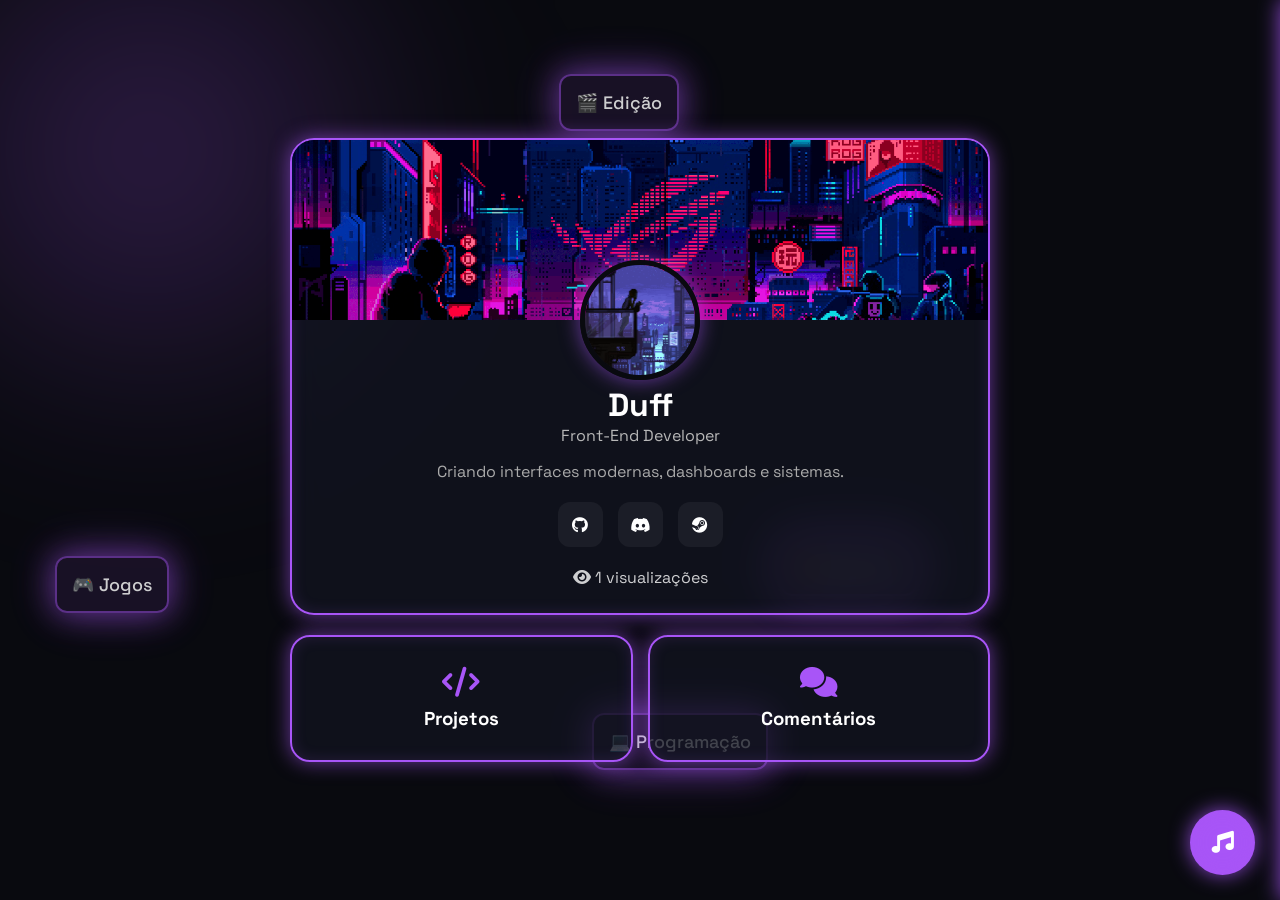
==== site_para_jogos/index.html @ 64a71b24 "redes_jogos apenas o site de redes sociais de jogos" ====
<!DOCTYPE html>
<html lang="pt-BR">
<head>
<meta charset="UTF-8">
<meta name="viewport" content="width=device-width, initial-scale=1.0">

<title>Duff</title>

<link rel="stylesheet" href="css/css.css">

<link href="https://fonts.googleapis.com/css2?family=Space+Grotesk:wght@400;500;700&display=swap" rel="stylesheet">

<link rel="stylesheet"
href="https://cdnjs.cloudflare.com/ajax/libs/font-awesome/6.5.2/css/all.min.css">
</head>

<body>

<div class="bg-glow"></div>

<div class="container">

    <div class="profile-card">

        <div class="banner">
            <img src="img/punk.gif" alt="">
        </div>

        <div class="profile-content">

            <img src="img/04.gif" alt=""
            class="avatar">

            <h1>Duff</h1>

            <span class="role">
                Front-End Developer
            </span>

            <p class="bio">
                Criando interfaces modernas,
                dashboards e sistemas.
            </p>

            <div class="socials">

                <a href="https://github.com/Danhit08" target="_blank" class="badge-icon">
                    <i class="fab fa-github"></i>
                </a>

                <a href="https://discord.com/users/820844419317760000" target="_blank" class="badge-icon">
                    <i class="fab fa-discord"></i>
                </a>

                <a href="https://steamcommunity.com/profiles/76561199571584449/" target="_blank" class="badge-icon">
                    <i class="fab fa-steam"></i>
                </a>

            </div>

            <div class="views">
                <i class="fas fa-eye"></i>
                <span id="viewCounter">0</span>
                visualizações
            </div>

        </div>

    </div>

    <div class="quick-grid">

        <div class="mini-card"
        onclick="openProjects()">

            <i class="fas fa-code"></i>

            <h3>Projetos</h3>

        </div>

        <div class="mini-card"
        onclick="openComments()">

            <i class="fas fa-comments"></i>

            <h3>Comentários</h3>

        </div>

    </div>

</div>

<!-- MODAL PROJETOS -->

<div class="modal" id="projectsModal">

    <div class="modal-box">

        <span class="close"
        onclick="closeProjects()">
            &times;
        </span>

        <h2>
            <i class="fas fa-code"></i>
            Projetos
        </h2>

        <p class="modal-subtitle">
            Estão em desenvolvimento
        </p>

        <div class="project-list">

            <div class="project-item">

                <h3>The Pro Battleground</h3>

            </div>

            <div class="project-item">

                <h3>My Tiny Plot</h3>

            </div>

        </div>

    </div>

</div>

<!-- MODAL COMENTÁRIOS -->

<div class="modal" id="commentsModal">

    <div class="modal-box">

        <span class="close"
        onclick="closeComments()">
            &times;
        </span>

        <h2>Comentários</h2>

        <input
        id="nick"
        placeholder="Nick">

        <textarea
        id="msg"
        placeholder="Comentário"></textarea>

        <button onclick="addComment()">
            Enviar
        </button>

        <div id="comments"></div>

    </div>

</div>

<!-- PLAYER -->

<button
class="music-btn"
onclick="toggleMusic()">

<i class="fas fa-music"></i>

</button>

<div class="music-panel"
id="musicPanel">

    <h3>Playlist</h3>
    
    <div class="playlist">
        <div class="playlist-item" onclick="playMusic('music/Chrono _ Everin - BRISA DE VERÃO _ Haley (Stardew Valley)(1080P_HD).mp3', this)">
            🎵 BRISA DE VERÃO - Haley
        </div>
        <div class="playlist-item" onclick="playMusic('music/Chrono - ANO DO PAVÃO _ Lord Shen (Kung Fu Panda)(1080P_HD).mp3', this)">
            🎵 ANO DO PAVÃO - Lord Shen
        </div>
        <div class="playlist-item" onclick="playMusic('music/Chrono - FLAGELO _ Scourge (Sonic)(1080P_HD).mp3', this)">
            🎵 FLAGELO - Scourge
        </div>
        <div class="playlist-item" onclick="playMusic('music/Chrono - ME LEVE PRA LUA _ (Tonikaku Kawaii)(1080P_HD).mp3', this)">
            🎵 ME LEVE PRA LUA
        </div>
        <div class="playlist-item" onclick="playMusic('music/Chrono - ROCKSTAR_ _ Piers (Pokémon)(1080P_HD).mp3', this)">
            🎵 ROCKSTAR - Piers
        </div>
        <div class="playlist-item" onclick="playMusic('music/Chrono - TIPO LUTADOR _ Chronoverso(1080P_HD).mp3', this)">
            🎵 TIPO LUTADOR - Chronoverso
        </div>
        <div class="playlist-item" onclick="playMusic('music/N (Pokémon) - REI DE UNOVA _ Chrono(720P_HD).mp3', this)">
            🎵 REI DE UNOVA - N
        </div>
        <div class="playlist-item" onclick="playMusic('music/M4rkim - Vilão Do Cenário (Barou Shoei)(1080P_HD).mp3', this)">
            🎵 Vilão Do Cenário - Barou
        </div>
        <div class="playlist-item" onclick="playMusic('music/Tic Tac (Fuufu Ijou_ Koibito Miman)(1080P_HD).mp3', this)">
            🎵 Tic Tac
        </div>
        <div class="playlist-item" onclick="playMusic('music/Yhwach (Bleach) - 9.9.9 _ M4rkim(720P_HD).mp3', this)">
            🎵 9.9.9 - Yhwach
        </div>
    </div>
    
    <div class="player-container">
        <div class="visualizer" id="visualizer">
            <div class="bar"></div>
            <div class="bar"></div>
            <div class="bar"></div>
            <div class="bar"></div>
            <div class="bar"></div>
            <div class="bar"></div>
            <div class="bar"></div>
            <div class="bar"></div>
        </div>
        
        <audio id="musicPlayer" controls>
            <source id="audioSource" src="" type="video/mp4">
        </audio>
    </div>

</div>

<!-- BOUNCING HOBBIES -->
<div id="bouncing-hobbies-container"></div>

<script src="js/js.js"></script>

</body>
</html>
---- site_para_jogos/css/css.css ----
:root{
--bg:#090a0f;
--card:rgba(18,20,32,.75);
--border:rgba(255,255,255,.08);
--accent:#a855f7;
--text:#fff;
}

*{
margin:0;
padding:0;
box-sizing:border-box;
}

body{
font-family:'Space Grotesk',sans-serif;
background:var(--bg);
color:white;
display:flex;
justify-content:center;
align-items:center;
min-height:100vh;
padding:30px;
}

.bg-glow{
position:fixed;
width:600px;
height:600px;
background:radial-gradient(
circle,
rgba(168,85,247,.3),
transparent 70%
);
filter:blur(100px);
top:-150px;
left:-150px;
}

.container{
width:100%;
max-width:700px;
position:relative;
z-index:10;
}

.profile-card{
background:var(--card);
border:2px solid var(--accent);
border-radius:24px;
overflow:hidden;
backdrop-filter:blur(16px);
box-shadow:0 0 20px rgba(168,85,247,.6), inset 0 0 15px rgba(168,85,247,.15);
}

.banner{
height:180px;
}

.banner img{
width:100%;
height:100%;
object-fit:cover;
}

.profile-content{
padding:25px;
text-align:center;
}

.avatar{
width:120px;
height:120px;
border:2px solid var(--accent);
border-radius:50%;
margin-top:-85px;
border:5px solid #090a0f;
box-shadow:0 0 20px rgba(168,85,247,.6), inset 0 0 15px rgba(168,85,247,.15);
transform: scaleX(-1);  /* inverte a imagem*/

}

.role{
color:#b8b8b8;
}

.bio{
margin-top:15px;
color:#aaa;
}

.socials{
display:flex;
justify-content:center;
gap:15px;
margin-top:20px;
}

.socials a{
width:45px;
height:45px;
display:flex;
justify-content:center;
align-items:center;
border-radius:12px;
background:rgba(255,255,255,.05);
color:white;
text-decoration:none;
}

.views{
margin-top:20px;
opacity:.8;
}

.quick-grid{
display:grid;
grid-template-columns:1fr 1fr;
gap:15px;
margin-top:20px;
}

.mini-card{
background:var(--card);
border:2px solid var(--accent);
border-radius:20px;
padding:30px;
text-align:center;
cursor:pointer;
box-shadow:0 0 20px rgba(168,85,247,.6), inset 0 0 15px rgba(168,85,247,.15);
transition:all .3s ease;
}

.mini-card:hover{
box-shadow:0 0 30px rgba(168,85,247,.8), inset 0 0 20px rgba(168,85,247,.2);
}

.mini-card i{
font-size:30px;
margin-bottom:10px;
color:var(--accent);
}

.modal{
display:none;
position:fixed;
inset:0;
background:rgba(0,0,0,.7);
justify-content:center;
align-items:center;
z-index:1000;
}

.modal-box{
width:90%;
max-width:500px;
background:#121420;
padding:25px;
border-radius:20px;
border:2px solid #a855f7;
box-shadow:0 0 20px rgba(168,85,247,.8), inset 0 0 20px rgba(168,85,247,.2);
}

.close{
float:right;
font-size:28px;
cursor:pointer;
}

input,
textarea{
width:100%;
padding:12px;
margin-top:10px;
background:#0f111a;
border:none;
border-radius:12px;
color:white;
}

button{
margin-top:10px;
padding:12px 18px;
border:none;
border-radius:12px;
background:var(--accent);
color:white;
}

.comment{
margin-top:10px;
padding:12px;
background:#1a1d2d;
border-radius:12px;
}

.music-btn{
position:fixed;
right:25px;
bottom:25px;
width:65px;
height:65px;
border-radius:50%;
font-size:22px;
box-shadow:0 0 20px rgba(168,85,247,.8), inset 0 0 20px rgba(168,85,247,.2);
}

.music-panel{
position:fixed;
top:0;
right:-320px;
width:320px;
height:100%;
background:#121420;
padding:20px;
transition:.4s;
z-index:999;
overflow-y:auto;
display:flex;
flex-direction:column;
box-shadow:0 0 20px rgba(168,85,247,.8), inset 0 0 20px rgba(168,85,247,.2);
}

.music-panel.active{
right:0;
box-shadow:0 0 20px rgba(168,85,247,.8), inset 0 0 20px rgba(168,85,247,.2);
}

.music-panel h3{
color:var(--accent);
margin-bottom:15px;
font-size:18px;
text-shadow:0 0 10px rgba(168,85,247,.5);
}

.player-container{
background:rgba(168,85,247,.1);
border:1px solid rgba(168,85,247,.3);
border-radius:20px;
padding:15px;
order:2;
}

.visualizer{
display:flex;
gap:4px;
align-items:flex-end;
justify-content:center;
height:40px;
margin-bottom:12px;
}

.visualizer .bar{
width:5px;
background:linear-gradient(to top, var(--accent), rgba(168,85,247,.4));
border-radius:3px;
height:8px;
box-shadow:0 0 8px var(--accent);
animation:pulse 0.5s ease-in-out infinite;
}

@keyframes pulse{
0%, 100%{ height:8px; }
50%{ height:25px; }
}

/* Audio Player Nativo */
audio{
width:100%;
min-height:70px;
border-radius:16px;

}

audio::-webkit-media-controls-panel {
background: transparent;
border-radius: 12px;
}

audio::-webkit-media-controls-play-button,
audio::-webkit-media-controls-mute-button{
    transform:scale(1.15);
}
audio::-webkit-media-controls-timeline {
accent-color: var(--accent);
background: rgba(168,85,247,.2);
border-radius: 8px;
height:8px;
margin:0 12px;
}


audio::-webkit-media-controls-current-time-display,
audio::-webkit-media-controls-time-remaining-display {
color: var(--accent);
font-weight: 700;
font-size: 14px;
}

audio::-webkit-media-controls-volume-slider {
accent-color: var(--accent);
width: 70px;
height:8px;
}

audio::-webkit-media-controls-volume-slider-container {
margin: 0 6px;
}

/* Firefox */
audio::-moz-range-track {
background: rgba(168,85,247,.2);
border-radius: 8px;
height:8px;
}

audio::-moz-range-thumb {
background: var(--accent);
border: none;
border-radius: 50%;
width: 20px;
height: 20px;
box-shadow: 0 0 15px rgba(168,85,247,.8);
}

.playlist{
display:flex;
flex-direction:column;
gap:10px;
flex:1;
overflow-y:auto;
order:1;
margin-bottom:15px;
}

.playlist-item{
background:rgba(255,255,255,.04);
border:1px solid rgba(255,255,255,.08);
border-radius:12px;
padding:12px;
color:white;
cursor:pointer;
font-size:13px;
transition:all .3s ease;
white-space:nowrap;
overflow:hidden;
text-overflow:ellipsis;
}

.playlist-item:hover{
background:rgba(168,85,247,.25);
border-color:var(--accent);
box-shadow:0 0 10px rgba(168,85,247,.4);
}

.playlist-item.active{
background:var(--accent);
border-color:var(--accent);
box-shadow:0 0 15px rgba(168,85,247,.6);
}

.modal-subtitle{
    color:#9ca3af;
    margin-bottom:20px;
}

.project-list{
    display:flex;
    flex-direction:column;
    gap:12px;
}

.project-item{
    background:rgba(255,255,255,.04);
    border:1px solid rgba(255,255,255,.08);
    border-radius:14px;
    padding:15px;
}

.project-item h3{
    font-size:16px;
}

.project-item span{
    color:#9ca3af;
    font-size:13px;
}

.hobby-grid{
    display:grid;
    grid-template-columns:1fr 1fr;
    gap:10px;
    margin-top:15px;
}

.hobby{
    background:rgba(168,85,247,.12);
    border:1px solid rgba(168,85,247,.25);
    border-radius:12px;
    padding:12px;
    text-align:center;
}

/* Bouncing Hobbies */
.bouncing-hobby{
    position:fixed;
    background:rgba(168,85,247,.12);
    border:2px solid rgba(168,85,247,.6);
    border-radius:12px;
    padding:15px;
    color:white;
    font-weight:500;
    font-size:18px;
    z-index:0;
    pointer-events:none;
    box-shadow:0 0 30px rgba(168,85,247,.6), 0 0 50px rgba(168,85,247,.4);
    user-select:none;
    opacity:0.8;
}

.player-controls{
    display:flex;
    gap:10px;
    align-items:center;
}

.player-controls button{
    background:var(--accent);
    border:none;
    border-radius:6px;
    width:35px;
    height:35px;
    color:white;
    font-size:14px;
    cursor:pointer;
    transition:all .3s ease;
    box-shadow:0 0 12px rgba(168,85,247,.4);
}

.player-controls button:hover{
    box-shadow:0 0 18px rgba(168,85,247,.8);
    transform:scale(1.05);
}
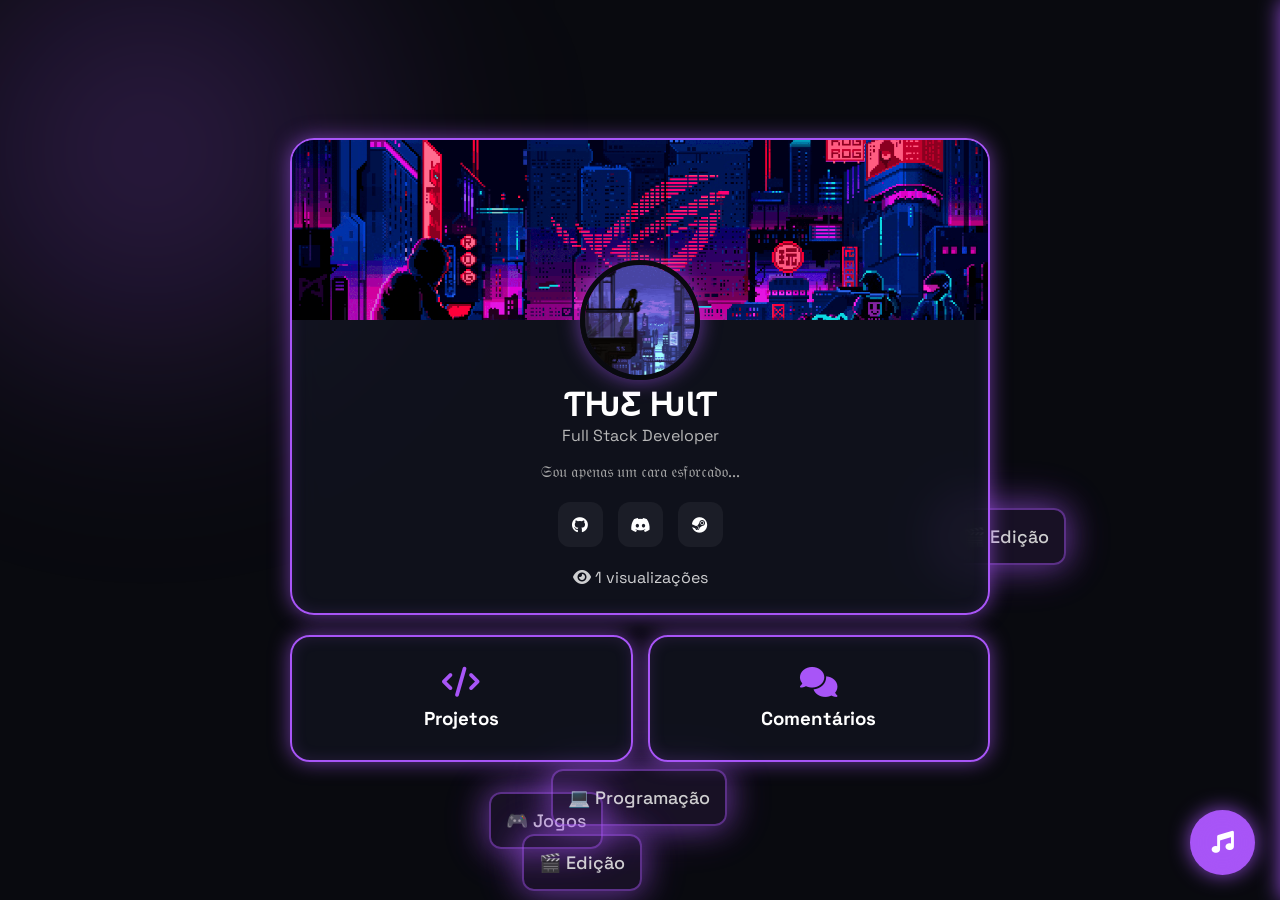
==== commit 2a43a0ad: "correção bugs e nomes" ====
--- a/site_para_jogos/index.html
+++ b/site_para_jogos/index.html
@@ -4,7 +4,7 @@
 <meta charset="UTF-8">
 <meta name="viewport" content="width=device-width, initial-scale=1.0">
 
-<title>Duff</title>
+<title>ƬǶƸ ǶƖƬ</title>
 
 <link rel="stylesheet" href="css/css.css">
 
@@ -31,15 +31,14 @@
             <img src="img/04.gif" alt=""
             class="avatar">
 
-            <h1>Duff</h1>
+            <h1>ƬǶƸ ǶƖƬ</h1>
 
             <span class="role">
-                Front-End Developer
+                Full Stack Developer
             </span>
 
             <p class="bio">
-                Criando interfaces modernas,
-                dashboards e sistemas.
+                𝔖𝔬𝔲 𝔞𝔭𝔢𝔫𝔞𝔰 𝔲𝔪 𝔠𝔞𝔯𝔞 𝔢𝔰𝔣𝔬𝔯𝔠𝔞𝔡𝔬...
             </p>
 
             <div class="socials">
--- a/site_para_jogos/css/css.css
+++ b/site_para_jogos/css/css.css
@@ -440,4 +440,4 @@
 .player-controls button:hover{
     box-shadow:0 0 18px rgba(168,85,247,.8);
     transform:scale(1.05);
-}+}
